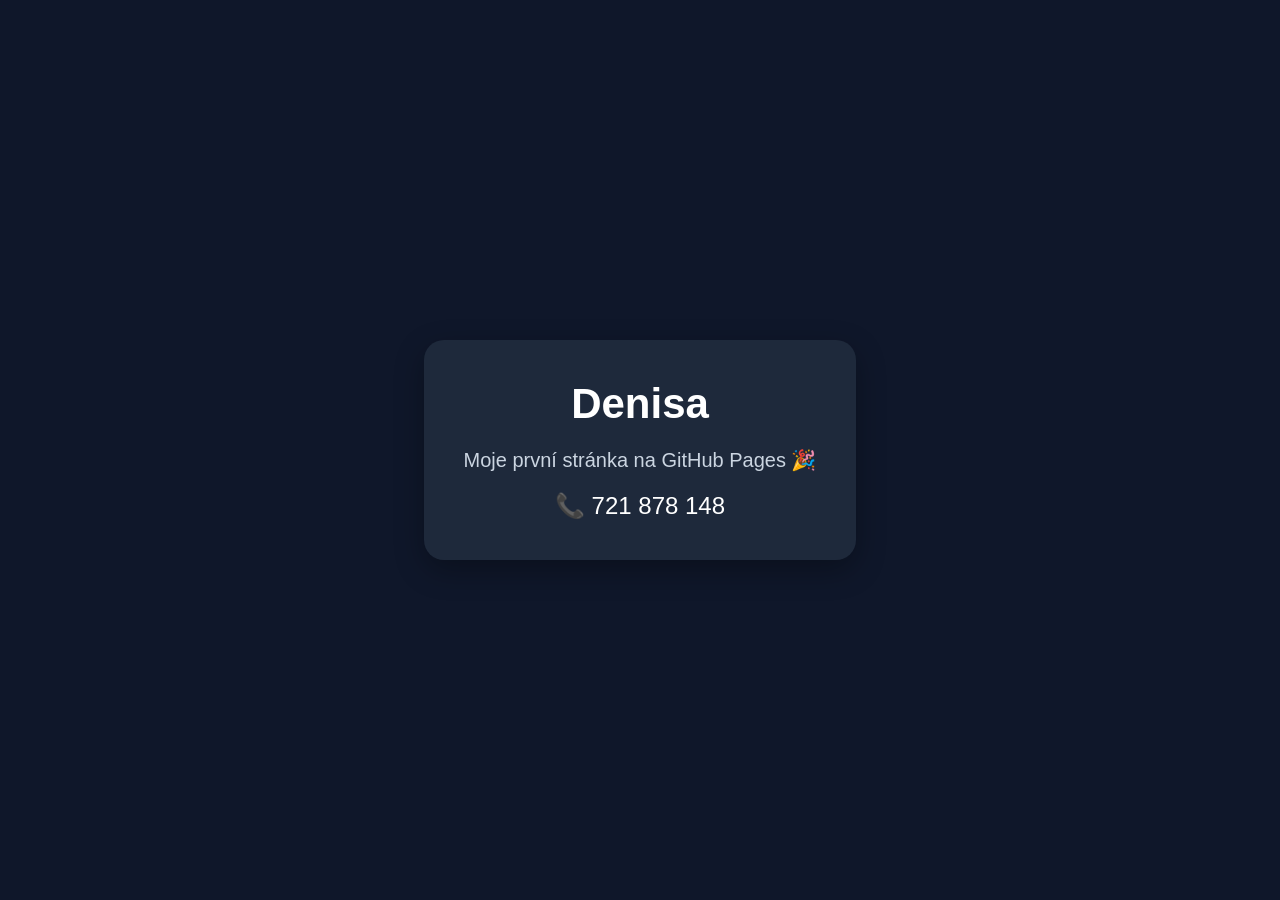
==== index.html @ a0194e13 "Add initial HTML structure for CV page" ====
<!DOCTYPE html>
<html lang="cs">
<head>
    <meta charset="UTF-8">
    <meta name="viewport" content="width=device-width, initial-scale=1.0">
    <title>Denisa - CV</title>

    <style>
        body{
            margin:0;
            font-family:Arial, Helvetica, sans-serif;
            background:#0f172a;
            color:white;
            display:flex;
            justify-content:center;
            align-items:center;
            height:100vh;
        }

        .card{
            background:#1e293b;
            padding:40px;
            border-radius:20px;
            text-align:center;
            box-shadow:0 10px 30px rgba(0,0,0,.3);
        }

        h1{
            margin:0;
            font-size:42px;
        }

        p{
            color:#cbd5e1;
            font-size:20px;
        }

        .phone{
            margin-top:20px;
            font-size:24px;
        }
    </style>
</head>
<body>

<div class="card">
    <h1>Denisa</h1>

    <p>Moje první stránka na GitHub Pages 🎉</p>

    <div class="phone">
        📞 721 878 148
    </div>

</div>

</body>
</html>
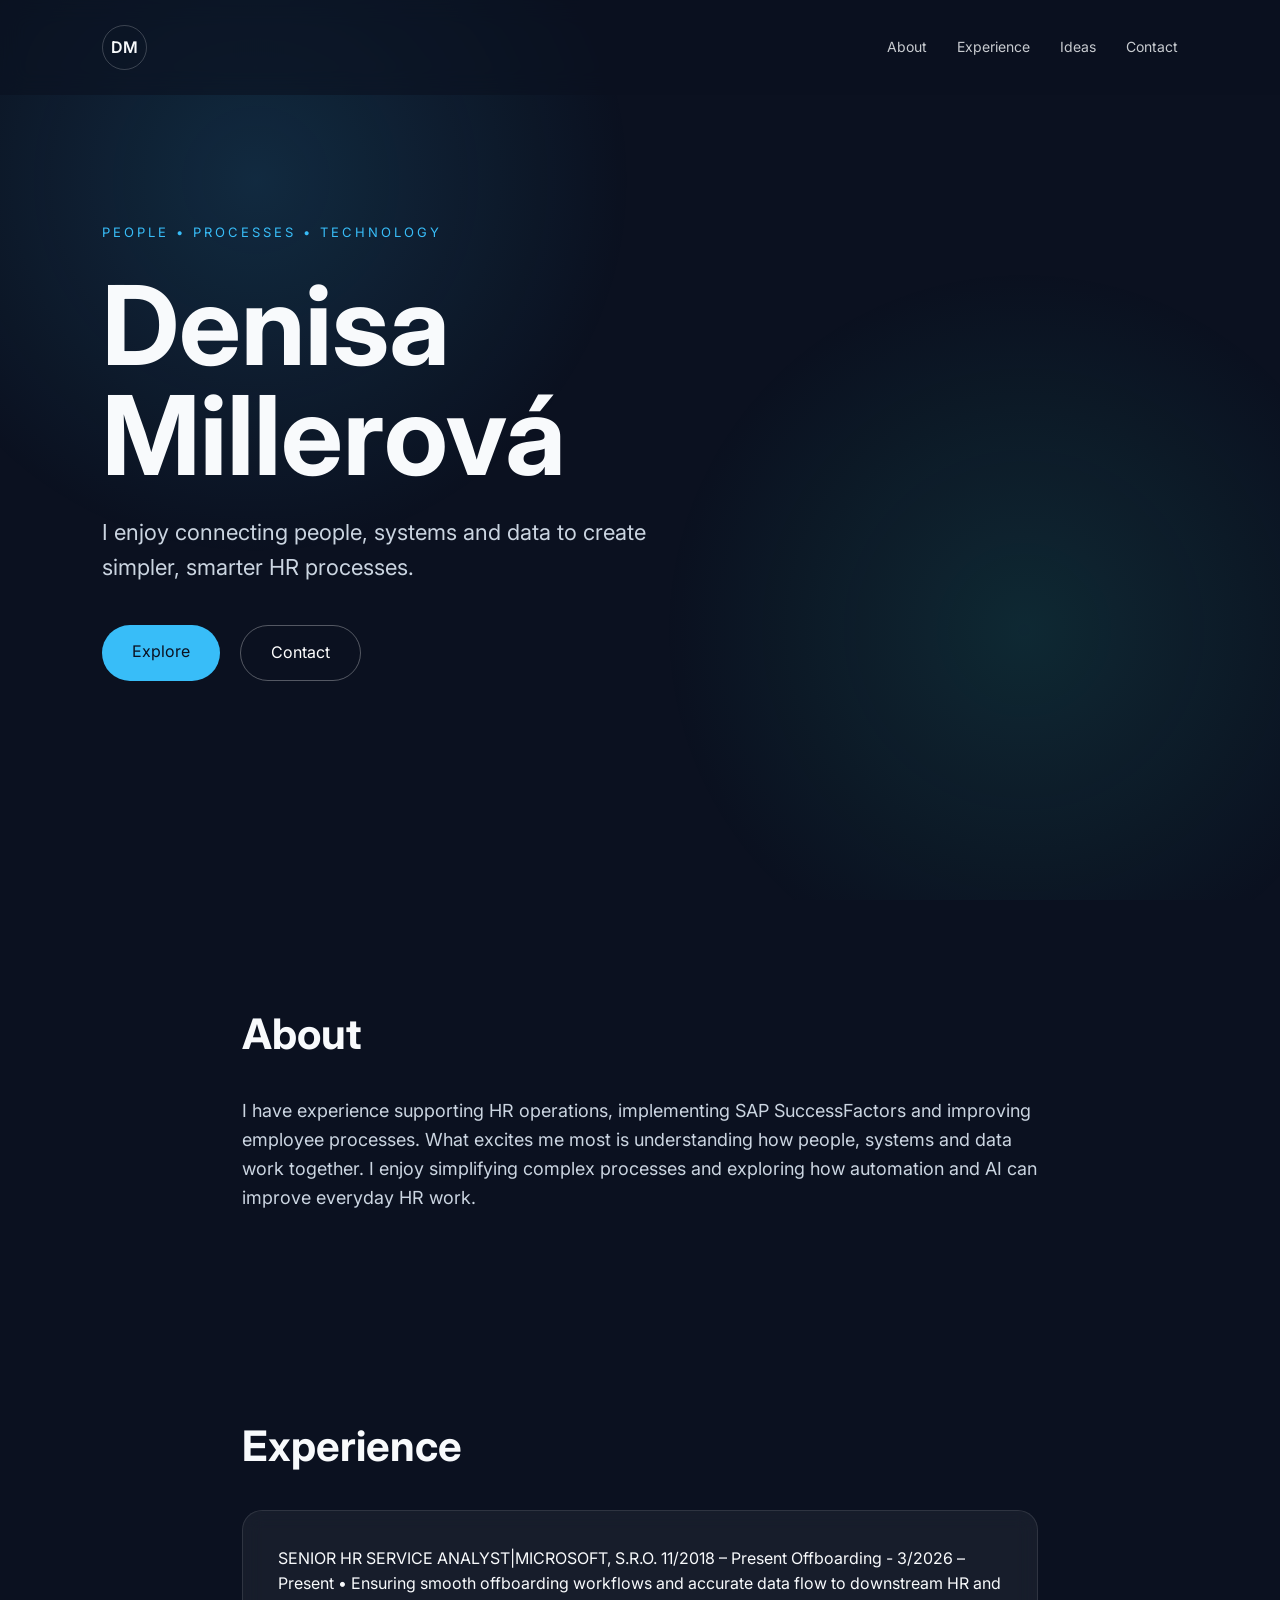
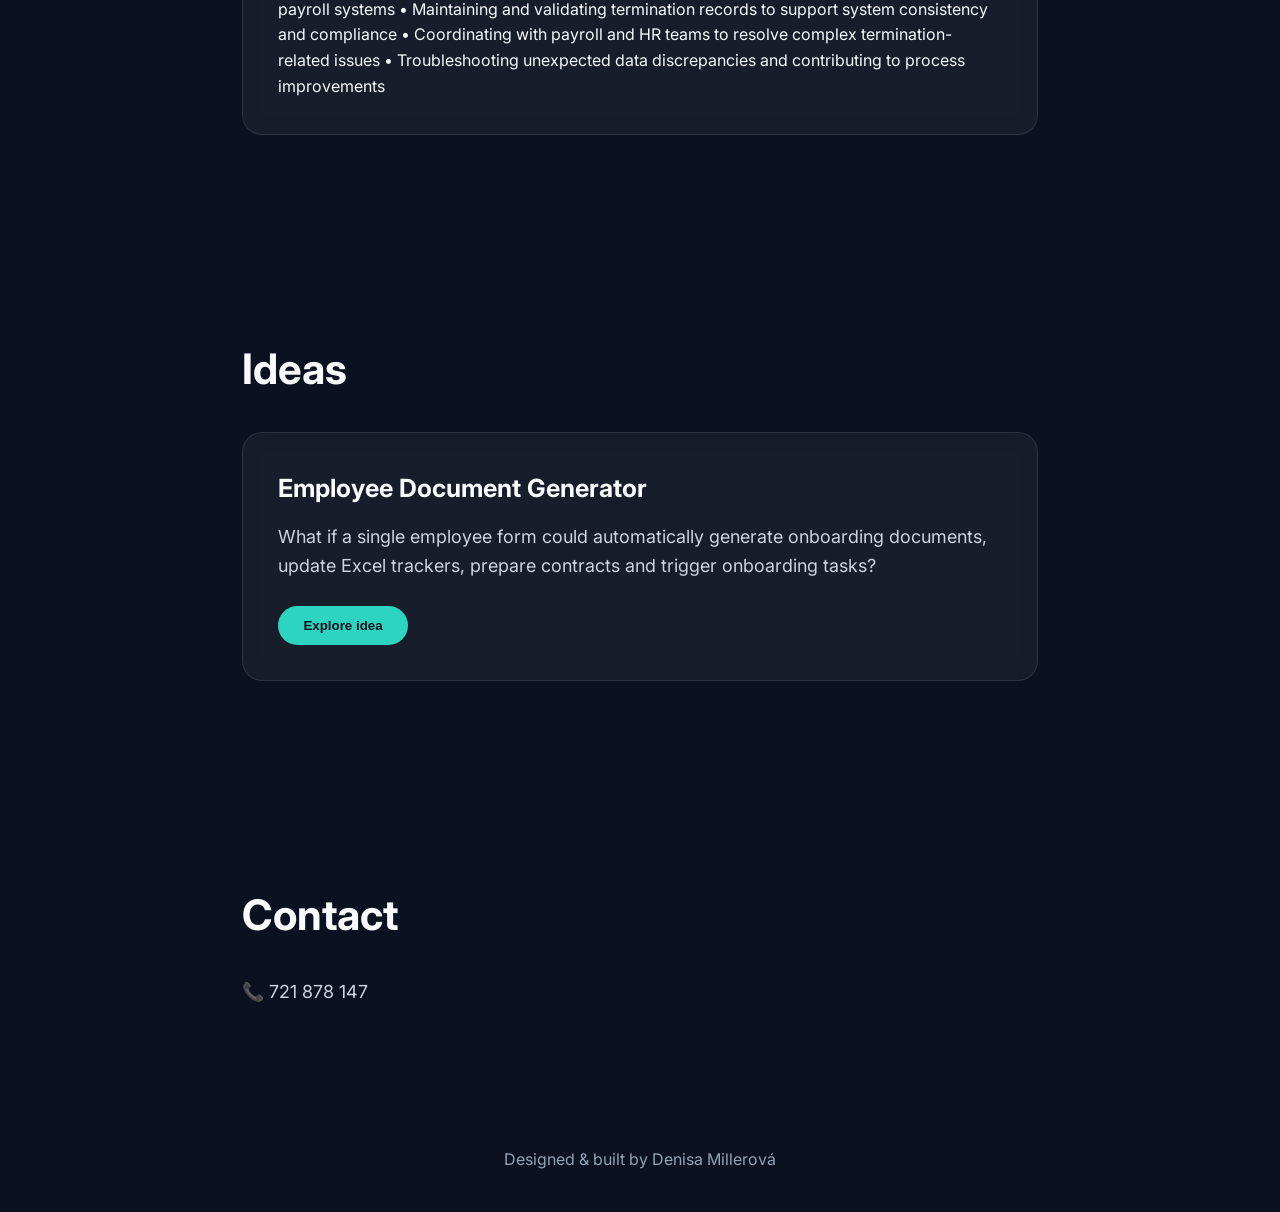
==== commit 69728ce0: "V0.2 first design layout" ====
--- a/index.html
+++ b/index.html
@@ -1,58 +1,177 @@
 <!DOCTYPE html>
-<html lang="cs">
+<html lang="en">
 <head>
     <meta charset="UTF-8">
     <meta name="viewport" content="width=device-width, initial-scale=1.0">
-    <title>Denisa - CV</title>
+    <title>Denisa Millerová | People • Processes • Technology</title>
 
-    <style>
-        body{
-            margin:0;
-            font-family:Arial, Helvetica, sans-serif;
-            background:#0f172a;
-            color:white;
-            display:flex;
-            justify-content:center;
-            align-items:center;
-            height:100vh;
-        }
+    <link rel="stylesheet" href="style.css">
 
-        .card{
-            background:#1e293b;
-            padding:40px;
-            border-radius:20px;
-            text-align:center;
-            box-shadow:0 10px 30px rgba(0,0,0,.3);
-        }
+    <link rel="preconnect" href="https://fonts.googleapis.com">
+    <link rel="preconnect" href="https://fonts.gstatic.com" crossorigin>
+    <link href="https://fonts.googleapis.com/css2?family=Inter:wght@300;400;500;600;700&display=swap" rel="stylesheet">
+</head>
 
-        h1{
-            margin:0;
-            font-size:42px;
-        }
-
-        p{
-            color:#cbd5e1;
-            font-size:20px;
-        }
-
-        .phone{
-            margin-top:20px;
-            font-size:24px;
-        }
-    </style>
-</head>
 <body>
 
-<div class="card">
-    <h1>Denisa</h1>
+<div id="background"></div>
 
-    <p>Moje první stránka na GitHub Pages 🎉</p>
+<header>
 
-    <div class="phone">
-        📞 721 878 148
+    <div class="logo">
+        DM
     </div>
 
-</div>
+    <nav>
+
+        <a href="#about">About</a>
+
+        <a href="#experience">Experience</a>
+
+        <a href="#ideas">Ideas</a>
+
+        <a href="#contact">Contact</a>
+
+    </nav>
+
+</header>
+
+
+
+<section class="hero">
+
+    <div class="hero-content">
+
+        <span class="eyebrow">
+            PEOPLE • PROCESSES • TECHNOLOGY
+        </span>
+
+        <h1>
+            Denisa<br>
+            Millerová
+        </h1>
+
+        <p class="intro">
+
+            I enjoy connecting people, systems and data to create
+            simpler, smarter HR processes.
+
+        </p>
+
+        <div class="hero-buttons">
+
+            <a href="#about" class="btn-primary">
+                Explore
+            </a>
+
+            <a href="#contact" class="btn-secondary">
+                Contact
+            </a>
+
+        </div>
+
+    </div>
+
+</section>
+
+
+
+<section id="about" class="content-section">
+
+    <h2>About</h2>
+
+    <p>
+
+        I have experience supporting HR operations, implementing
+        SAP SuccessFactors and improving employee processes.
+
+        What excites me most is understanding how people,
+        systems and data work together.
+
+        I enjoy simplifying complex processes and exploring how
+        automation and AI can improve everyday HR work.
+
+    </p>
+
+</section>
+
+
+
+<section id="experience" class="content-section">
+
+    <h2>Experience</h2>
+
+    <div class="placeholder-card">
+
+SENIOR HR SERVICE ANALYST|MICROSOFT, S.R.O.
+11/2018 – Present
+Offboarding - 3/2026 – Present
+• Ensuring smooth offboarding workflows and accurate data flow to
+downstream HR and payroll systems
+• Maintaining and validating termination records to support system
+consistency and compliance
+• Coordinating with payroll and HR teams to resolve complex
+termination-related issues
+• Troubleshooting unexpected data discrepancies and contributing
+to process improvements
+
+    </div>
+
+</section>
+
+
+
+<section id="ideas" class="content-section">
+
+    <h2>Ideas</h2>
+
+    <div class="idea-card">
+
+        <h3>
+            Employee Document Generator
+        </h3>
+
+        <p>
+
+            What if a single employee form could automatically
+            generate onboarding documents, update Excel trackers,
+            prepare contracts and trigger onboarding tasks?
+
+        </p>
+
+        <button>
+
+            Explore idea
+
+        </button>
+
+    </div>
+
+</section>
+
+
+
+<section id="contact" class="content-section">
+
+    <h2>Contact</h2>
+
+    <p>
+
+        📞 721 878 147
+
+    </p>
+
+</section>
+
+
+
+<footer>
+
+    Designed & built by Denisa Millerová
+
+</footer>
+
+<script src="script.js"></script>
 
 </body>
-</html>
+</html>
--- a/style.css
+++ b/style.css
@@ -0,0 +1,270 @@
+* {
+    margin: 0;
+    padding: 0;
+    box-sizing: border-box;
+}
+
+html {
+    scroll-behavior: smooth;
+}
+
+body {
+    font-family: 'Inter', sans-serif;
+    background: #0b1120;
+    color: #f8fafc;
+    line-height: 1.6;
+    overflow-x: hidden;
+}
+
+
+/* Background animation layer */
+
+#background {
+    position: fixed;
+    inset: 0;
+    background:
+        radial-gradient(circle at 20% 20%, rgba(56,189,248,0.15), transparent 30%),
+        radial-gradient(circle at 80% 70%, rgba(45,212,191,0.12), transparent 30%);
+    z-index: -1;
+}
+
+
+/* Header */
+
+header {
+    position: fixed;
+    top: 0;
+    width: 100%;
+    display: flex;
+    justify-content: space-between;
+    align-items: center;
+    padding: 25px 8%;
+    backdrop-filter: blur(12px);
+    background: rgba(11,17,32,0.6);
+    z-index: 10;
+}
+
+
+.logo {
+    width: 45px;
+    height: 45px;
+    border-radius: 50%;
+    display: flex;
+    align-items: center;
+    justify-content: center;
+    border: 1px solid rgba(255,255,255,0.2);
+    font-weight: 600;
+}
+
+
+nav {
+    display: flex;
+    gap: 30px;
+}
+
+
+nav a {
+    color: #f8fafc;
+    text-decoration: none;
+    font-size: 14px;
+    opacity: 0.8;
+    transition: 0.3s;
+}
+
+
+nav a:hover {
+    opacity: 1;
+    color: #38bdf8;
+}
+
+
+
+/* Hero */
+
+.hero {
+    min-height: 100vh;
+    display: flex;
+    align-items: center;
+    padding: 0 8%;
+}
+
+
+.hero-content {
+    max-width: 700px;
+}
+
+
+.eyebrow {
+    color: #38bdf8;
+    letter-spacing: 3px;
+    font-size: 13px;
+}
+
+
+h1 {
+    font-size: clamp(60px, 10vw, 110px);
+    line-height: 1;
+    margin: 25px 0;
+    font-weight: 700;
+}
+
+
+.intro {
+    font-size: 22px;
+    max-width: 600px;
+    color: #cbd5e1;
+    margin-bottom: 40px;
+}
+
+
+
+.hero-buttons {
+    display: flex;
+    gap: 20px;
+}
+
+
+.btn-primary,
+.btn-secondary {
+    padding: 14px 30px;
+    border-radius: 30px;
+    text-decoration: none;
+    transition: 0.3s;
+}
+
+
+.btn-primary {
+    background: #38bdf8;
+    color: #0b1120;
+}
+
+
+.btn-primary:hover {
+    transform: translateY(-3px);
+}
+
+
+.btn-secondary {
+    border: 1px solid rgba(255,255,255,0.3);
+    color: white;
+}
+
+
+/* Sections */
+
+.content-section {
+    padding: 100px 8%;
+    max-width: 1000px;
+    margin: auto;
+}
+
+
+h2 {
+    font-size: 42px;
+    margin-bottom: 30px;
+}
+
+
+.content-section p {
+    font-size: 18px;
+    color: #cbd5e1;
+}
+
+
+
+/* Cards */
+
+.placeholder-card,
+.idea-card {
+
+    margin-top: 30px;
+    padding: 35px;
+
+    background: rgba(255,255,255,0.05);
+
+    border: 1px solid rgba(255,255,255,0.1);
+
+    border-radius: 20px;
+
+    backdrop-filter: blur(10px);
+
+}
+
+
+
+.idea-card h3 {
+    margin-bottom: 15px;
+    font-size: 25px;
+}
+
+
+.idea-card button {
+
+    margin-top: 25px;
+
+    padding: 12px 25px;
+
+    border-radius: 25px;
+
+    border: none;
+
+    background: #2dd4bf;
+
+    color: #0b1120;
+
+    cursor: pointer;
+
+    font-weight: 600;
+
+}
+
+
+
+/* Footer */
+
+footer {
+
+    text-align: center;
+
+    padding: 40px;
+
+    color: #94a3b8;
+
+}
+
+
+
+/* Mobile */
+
+@media(max-width:768px){
+
+    header {
+        padding: 20px 5%;
+    }
+
+
+    nav {
+        display:none;
+    }
+
+
+    .hero {
+        padding: 0 5%;
+    }
+
+
+    .intro {
+        font-size:18px;
+    }
+
+
+    h1 {
+        font-size:60px;
+    }
+
+
+    .content-section {
+        padding:70px 5%;
+    }
+
+}
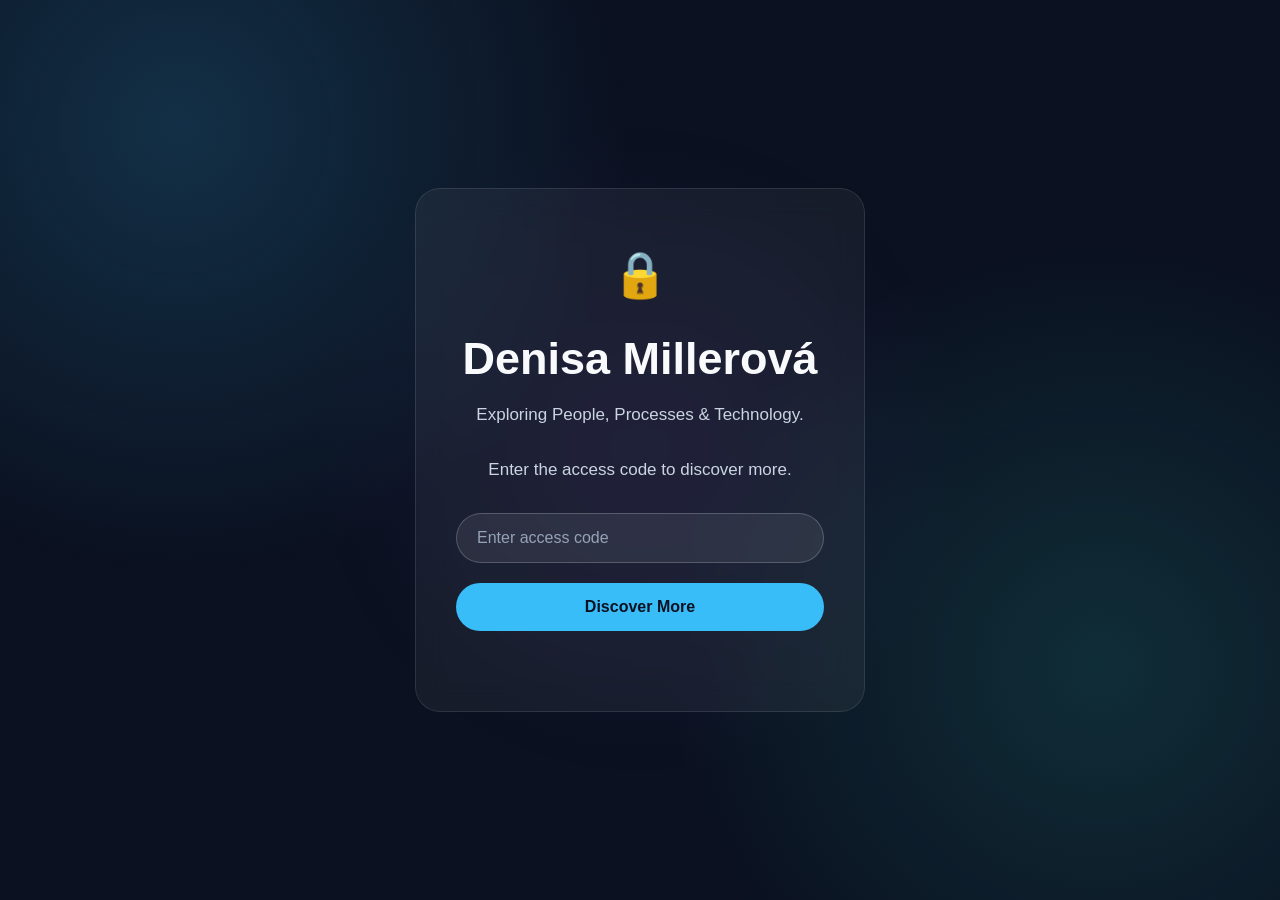
==== commit 249751c1: "login page" ====
--- a/index.html
+++ b/index.html
@@ -1,177 +1,62 @@
 <!DOCTYPE html>
 <html lang="en">
+
 <head>
+
     <meta charset="UTF-8">
     <meta name="viewport" content="width=device-width, initial-scale=1.0">
+
     <title>Denisa Millerová | People • Processes • Technology</title>
 
     <link rel="stylesheet" href="style.css">
 
-    <link rel="preconnect" href="https://fonts.googleapis.com">
-    <link rel="preconnect" href="https://fonts.gstatic.com" crossorigin>
-    <link href="https://fonts.googleapis.com/css2?family=Inter:wght@300;400;500;600;700&display=swap" rel="stylesheet">
 </head>
 
-<body>
+
+<body class="login-page">
 
 <div id="background"></div>
 
-<header>
+<div class="login-box">
 
-    <div class="logo">
-        DM
+    <div class="lock-icon">
+        🔒
     </div>
 
-    <nav>
 
-        <a href="#about">About</a>
-
-        <a href="#experience">Experience</a>
-
-        <a href="#ideas">Ideas</a>
-
-        <a href="#contact">Contact</a>
-
-    </nav>
-
-</header>
+    <h1>
+        Denisa Millerová
+    </h1>
 
 
-
-<section class="hero">
-
-    <div class="hero-content">
-
-        <span class="eyebrow">
-            PEOPLE • PROCESSES • TECHNOLOGY
-        </span>
-
-        <h1>
-            Denisa<br>
-            Millerová
-        </h1>
-
-        <p class="intro">
-
-            I enjoy connecting people, systems and data to create
-            simpler, smarter HR processes.
-
-        </p>
-
-        <div class="hero-buttons">
-
-            <a href="#about" class="btn-primary">
-                Explore
-            </a>
-
-            <a href="#contact" class="btn-secondary">
-                Contact
-            </a>
-
-        </div>
-
-    </div>
-
-</section>
+    <p>
+        Exploring People, Processes & Technology.
+        <br><br>
+        Enter the access code to discover more.
+    </p>
 
 
-
-<section id="about" class="content-section">
-
-    <h2>About</h2>
-
-    <p>
-
-        I have experience supporting HR operations, implementing
-        SAP SuccessFactors and improving employee processes.
-
-        What excites me most is understanding how people,
-        systems and data work together.
-
-        I enjoy simplifying complex processes and exploring how
-        automation and AI can improve everyday HR work.
-
-    </p>
-
-</section>
+    <input 
+        type="password" 
+        id="accessCode" 
+        placeholder="Enter access code"
+    >
 
 
-
-<section id="experience" class="content-section">
-
-    <h2>Experience</h2>
-
-    <div class="placeholder-card">
-
-SENIOR HR SERVICE ANALYST|MICROSOFT, S.R.O.
-11/2018 – Present
-Offboarding - 3/2026 – Present
-• Ensuring smooth offboarding workflows and accurate data flow to
-downstream HR and payroll systems
-• Maintaining and validating termination records to support system
-consistency and compliance
-• Coordinating with payroll and HR teams to resolve complex
-termination-related issues
-• Troubleshooting unexpected data discrepancies and contributing
-to process improvements
-
-    </div>
-
-</section>
+    <button onclick="checkCode()">
+        Discover More
+    </button>
 
 
-
-<section id="ideas" class="content-section">
-
-    <h2>Ideas</h2>
-
-    <div class="idea-card">
-
-        <h3>
-            Employee Document Generator
-        </h3>
-
-        <p>
-
-            What if a single employee form could automatically
-            generate onboarding documents, update Excel trackers,
-            prepare contracts and trigger onboarding tasks?
-
-        </p>
-
-        <button>
-
-            Explore idea
-
-        </button>
-
-    </div>
-
-</section>
+    <p id="message"></p>
 
 
+</div>
 
-<section id="contact" class="content-section">
-
-    <h2>Contact</h2>
-
-    <p>
-
-        📞 721 878 147
-
-    </p>
-
-</section>
-
-
-
-<footer>
-
-    Designed & built by Denisa Millerová
-
-</footer>
 
 <script src="script.js"></script>
 
+
 </body>
+
 </html>
--- a/style.css
+++ b/style.css
@@ -20,12 +20,46 @@
 /* Background animation layer */
 
 #background {
+
     position: fixed;
-    inset: 0;
+
+    inset: -10%;
+
     background:
-        radial-gradient(circle at 20% 20%, rgba(56,189,248,0.15), transparent 30%),
-        radial-gradient(circle at 80% 70%, rgba(45,212,191,0.12), transparent 30%);
+        radial-gradient(circle at 20% 20%, rgba(56,189,248,0.18), transparent 30%),
+        radial-gradient(circle at 80% 70%, rgba(45,212,191,0.15), transparent 30%),
+        radial-gradient(circle at 50% 50%, rgba(139,92,246,0.08), transparent 35%);
+
     z-index: -1;
+
+    animation: floatingGlow 18s ease-in-out infinite alternate;
+
+}
+
+
+
+@keyframes floatingGlow {
+
+    0% {
+
+        transform: translate(0px, 0px) scale(1);
+
+    }
+
+
+    50% {
+
+        transform: translate(-25px, 20px) scale(1.05);
+
+    }
+
+
+    100% {
+
+        transform: translate(25px, -20px) scale(1);
+
+    }
+
 }
 
 
@@ -178,6 +212,7 @@
 .idea-card {
 
     margin-top: 30px;
+
     padding: 35px;
 
     background: rgba(255,255,255,0.05);
@@ -193,8 +228,11 @@
 
 
 .idea-card h3 {
+
     margin-bottom: 15px;
+
     font-size: 25px;
+
 }
 
 
@@ -220,6 +258,29 @@
 
 
 
+/* Scroll animation */
+
+.hidden {
+
+    opacity: 0;
+
+    transform: translateY(40px);
+
+    transition: all 0.8s ease;
+
+}
+
+
+.visible {
+
+    opacity: 1;
+
+    transform: translateY(0);
+
+}
+
+
+
 /* Footer */
 
 footer {
@@ -234,37 +295,226 @@
 
 
 
+/* Login / Access page */
+
+.login-page {
+
+    min-height: 100vh;
+
+    display: flex;
+
+    justify-content: center;
+
+    align-items: center;
+
+    padding: 20px;
+
+}
+
+
+
+.login-box {
+
+    max-width: 450px;
+
+    width: 100%;
+
+    padding: 50px 40px;
+
+    text-align: center;
+
+    background: rgba(255,255,255,0.05);
+
+    border: 1px solid rgba(255,255,255,0.1);
+
+    border-radius: 25px;
+
+    backdrop-filter: blur(15px);
+
+    animation: fadeIn 1s ease;
+
+}
+
+
+
+.lock-icon {
+
+    font-size: 45px;
+
+    margin-bottom: 20px;
+
+}
+
+
+
+.login-box h1 {
+
+    font-size: 45px;
+
+    margin-bottom: 20px;
+
+}
+
+
+
+.login-box p {
+
+    color: #cbd5e1;
+
+    font-size: 17px;
+
+    margin-bottom: 30px;
+
+}
+
+
+
+.login-box input {
+
+    width: 100%;
+
+    padding: 15px 20px;
+
+    border-radius: 30px;
+
+    border: 1px solid rgba(255,255,255,0.2);
+
+    background: rgba(255,255,255,0.08);
+
+    color: white;
+
+    font-size: 16px;
+
+    outline: none;
+
+    margin-bottom: 20px;
+
+}
+
+
+
+.login-box input::placeholder {
+
+    color: #94a3b8;
+
+}
+
+
+
+.login-box button {
+
+    width: 100%;
+
+    padding: 15px;
+
+    border-radius: 30px;
+
+    border: none;
+
+    background: #38bdf8;
+
+    color: #0b1120;
+
+    font-size: 16px;
+
+    font-weight: 600;
+
+    cursor: pointer;
+
+    transition: 0.3s;
+
+}
+
+
+
+.login-box button:hover {
+
+    transform: translateY(-3px);
+
+}
+
+
+
+@keyframes fadeIn {
+
+    from {
+
+        opacity: 0;
+
+        transform: translateY(30px);
+
+    }
+
+
+    to {
+
+        opacity: 1;
+
+        transform: translateY(0);
+
+    }
+
+}
+
+
+
 /* Mobile */
 
 @media(max-width:768px){
 
     header {
+
         padding: 20px 5%;
+
     }
 
 
     nav {
+
         display:none;
+
     }
 
 
     .hero {
+
         padding: 0 5%;
+
     }
 
 
     .intro {
+
         font-size:18px;
+
     }
 
 
     h1 {
+
         font-size:60px;
+
     }
 
 
     .content-section {
+
         padding:70px 5%;
+
+    }
+
+
+    .login-box {
+
+        padding:40px 25px;
+
+    }
+
+
+    .login-box h1 {
+
+        font-size:38px;
+
     }
 
 }
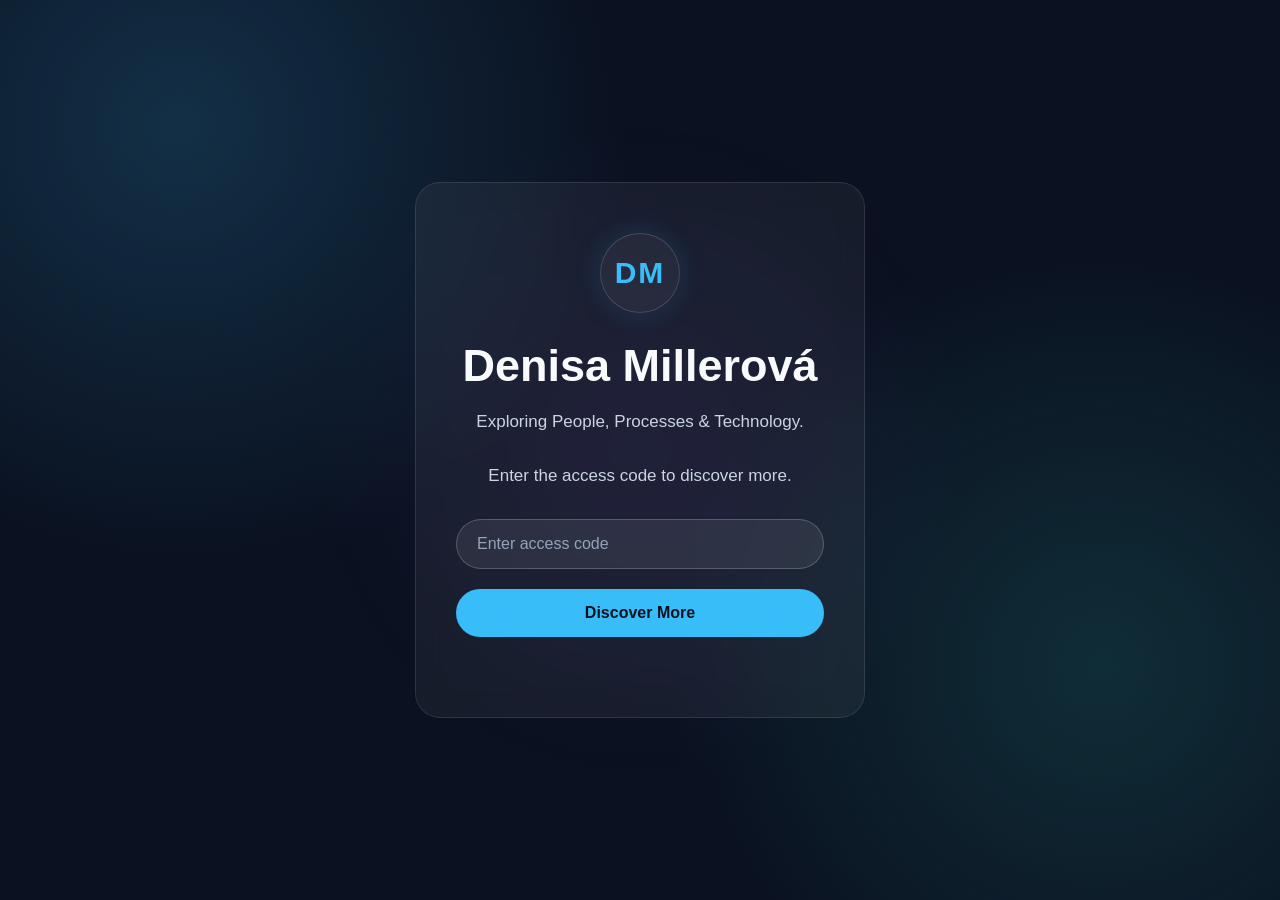
==== commit c10acb6f: "V3_heslo" ====
--- a/index.html
+++ b/index.html
@@ -19,10 +19,9 @@
 
 <div class="login-box">
 
-    <div class="lock-icon">
-        🔒
+    <div class="logo-circle">
+    DM
     </div>
-
 
     <h1>
         Denisa Millerová
--- a/style.css
+++ b/style.css
@@ -517,4 +517,53 @@
 
     }
 
+}
+.shake {
+
+    animation: shake 0.4s;
+
+}
+
+@keyframes shake {
+
+    0% { transform: translateX(0); }
+
+    20% { transform: translateX(-6px); }
+
+    40% { transform: translateX(6px); }
+
+    60% { transform: translateX(-6px); }
+
+    80% { transform: translateX(6px); }
+
+    100% { transform: translateX(0); }
+
+}
+.logo-circle {
+
+    width: 80px;
+    height: 80px;
+
+    margin: 0 auto 30px;
+
+    display: flex;
+    justify-content: center;
+    align-items: center;
+
+    border-radius: 50%;
+
+    background: rgba(255,255,255,0.05);
+
+    border: 1px solid rgba(255,255,255,0.15);
+
+    color: #38bdf8;
+
+    font-size: 30px;
+    font-weight: 700;
+    letter-spacing: 2px;
+
+    box-shadow: 0 0 30px rgba(56,189,248,0.15);
+
+    animation: pulse 4s ease-in-out infinite;
+
 }
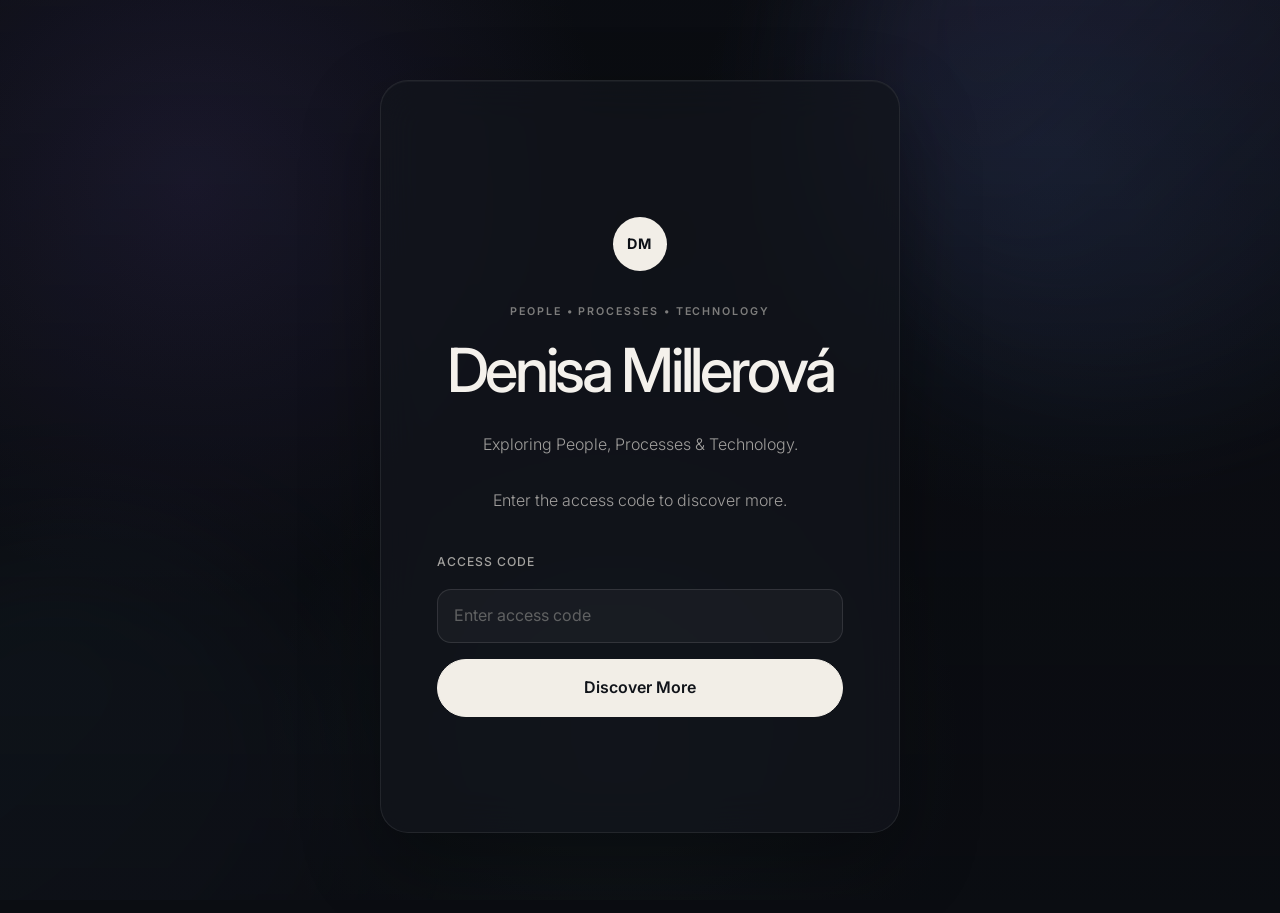
==== commit 3f05da4a: "final version v1" ====
--- a/index.html
+++ b/index.html
@@ -10,51 +10,83 @@
 
     <link rel="stylesheet" href="style.css">
 
+    <link rel="preconnect" href="https://fonts.googleapis.com">
+    <link rel="preconnect" href="https://fonts.gstatic.com" crossorigin>
+
+    <link
+        href="https://fonts.googleapis.com/css2?family=Inter:wght@300;400;500;600;700&display=swap"
+        rel="stylesheet"
+    >
+
 </head>
-
 
 <body class="login-page">
 
-<div id="background"></div>
+    <div id="background" aria-hidden="true"></div>
 
-<div class="login-box">
+    <main class="login-main">
 
-    <div class="logo-circle">
-    DM
-    </div>
+        <section
+            class="login-box"
+            aria-labelledby="login-heading"
+        >
 
-    <h1>
-        Denisa Millerová
-    </h1>
+            <div
+                class="logo-circle"
+                aria-hidden="true"
+            >
+                DM
+            </div>
 
+            <p class="login-eyebrow">
+                PEOPLE • PROCESSES • TECHNOLOGY
+            </p>
 
-    <p>
-        Exploring People, Processes & Technology.
-        <br><br>
-        Enter the access code to discover more.
-    </p>
+            <h1 id="login-heading">
+                Denisa Millerová
+            </h1>
 
+            <p class="login-description">
+                Exploring People, Processes &amp; Technology.
+                <br><br>
+                Enter the access code to discover more.
+            </p>
 
-    <input 
-        type="password" 
-        id="accessCode" 
-        placeholder="Enter access code"
-    >
+            <form
+                class="login-form"
+                onsubmit="checkCode(); return false;"
+            >
 
+                <label for="accessCode">
+                    Access code
+                </label>
 
-    <button onclick="checkCode()">
-        Discover More
-    </button>
+                <input
+                    type="password"
+                    id="accessCode"
+                    name="accessCode"
+                    placeholder="Enter access code"
+                    autocomplete="current-password"
+                    required
+                >
 
+                <button type="submit">
+                    Discover More
+                </button>
 
-    <p id="message"></p>
+            </form>
 
+            <p
+                id="message"
+                class="login-message"
+                aria-live="polite"
+            ></p>
 
-</div>
+        </section>
 
+    </main>
 
-<script src="script.js"></script>
-
+    <script src="script.js"></script>
 
 </body>
 
--- a/style.css
+++ b/style.css
@@ -1,569 +1,1503 @@
-* {
+/* ========================================
+   GLOBAL RESET
+======================================== */
+
+html {
+    box-sizing: border-box;
+    scroll-behavior: smooth;
+    scroll-padding-top: 76px;
+}
+
+*,
+*::before,
+*::after {
+    box-sizing: inherit;
     margin: 0;
     padding: 0;
-    box-sizing: border-box;
-}
-
-html {
-    scroll-behavior: smooth;
 }
 
 body {
-    font-family: 'Inter', sans-serif;
-    background: #0b1120;
-    color: #f8fafc;
-    line-height: 1.6;
+    min-height: 100vh;
     overflow-x: hidden;
-}
-
-
-/* Background animation layer */
+
+    font-family: "Inter", sans-serif;
+    font-size: 16px;
+    line-height: 1.7;
+
+    color: #f4f1ec;
+    background: #0b0d12;
+}
+
+img,
+picture,
+svg {
+    display: block;
+    max-width: 100%;
+}
+
+a {
+    color: inherit;
+}
+
+button,
+input,
+textarea,
+select {
+    font: inherit;
+}
+
+/* ========================================
+   FLOATING BACKGROUND
+======================================== */
 
 #background {
-
     position: fixed;
-
-    inset: -10%;
+    inset: 0;
+    z-index: -2;
+
+    overflow: hidden;
+    pointer-events: none;
 
     background:
-        radial-gradient(circle at 20% 20%, rgba(56,189,248,0.18), transparent 30%),
-        radial-gradient(circle at 80% 70%, rgba(45,212,191,0.15), transparent 30%),
-        radial-gradient(circle at 50% 50%, rgba(139,92,246,0.08), transparent 35%);
-
+        radial-gradient(
+            circle at 15% 20%,
+            rgba(89, 72, 150, 0.22),
+            transparent 32%
+        ),
+        radial-gradient(
+            circle at 82% 18%,
+            rgba(44, 89, 132, 0.18),
+            transparent 28%
+        ),
+        radial-gradient(
+            circle at 48% 82%,
+            rgba(70, 119, 111, 0.13),
+            transparent 35%
+        ),
+        #0b0d12;
+}
+
+#background::before,
+#background::after {
+    content: "";
+    position: absolute;
+
+    border-radius: 50%;
+    filter: blur(70px);
+    opacity: 0.55;
+}
+
+#background::before {
+    width: 620px;
+    height: 620px;
+
+    top: -220px;
+    right: -180px;
+
+    background: linear-gradient(
+        135deg,
+        rgba(113, 91, 179, 0.34),
+        rgba(49, 86, 140, 0.08)
+    );
+
+    animation: floatOne 20s ease-in-out infinite alternate;
+}
+
+#background::after {
+    width: 520px;
+    height: 520px;
+
+    left: -180px;
+    bottom: -160px;
+
+    background: linear-gradient(
+        135deg,
+        rgba(49, 104, 119, 0.24),
+        rgba(80, 59, 126, 0.1)
+    );
+
+    animation: floatTwo 24s ease-in-out infinite alternate;
+}
+
+@keyframes floatOne {
+    from {
+        transform: translate3d(0, 0, 0) scale(1);
+    }
+
+    to {
+        transform: translate3d(-100px, 100px, 0) scale(1.14);
+    }
+}
+
+@keyframes floatTwo {
+    from {
+        transform: translate3d(0, 0, 0) scale(1);
+    }
+
+    to {
+        transform: translate3d(120px, -90px, 0) scale(1.1);
+    }
+}
+
+
+/* ========================================
+   PAGE OVERLAY
+======================================== */
+
+body::before {
+    content: "";
+    position: fixed;
+    inset: 0;
     z-index: -1;
 
-    animation: floatingGlow 18s ease-in-out infinite alternate;
-
-}
-
-
-
-@keyframes floatingGlow {
-
-    0% {
-
-        transform: translate(0px, 0px) scale(1);
-
-    }
-
-
-    50% {
-
-        transform: translate(-25px, 20px) scale(1.05);
-
-    }
-
-
-    100% {
-
-        transform: translate(25px, -20px) scale(1);
-
-    }
-
-}
-
-
-/* Header */
+    pointer-events: none;
+
+    background: linear-gradient(
+        to bottom,
+        rgba(11, 13, 18, 0.1),
+        rgba(11, 13, 18, 0.38)
+    );
+}
+
+/* ========================================
+   HEADER
+======================================== */
 
 header {
     position: fixed;
     top: 0;
+    left: 0;
+    z-index: 100;
+
     width: 100%;
+    min-height: 76px;
+    padding: 0 6%;
+
     display: flex;
+    align-items: center;
     justify-content: space-between;
-    align-items: center;
-    padding: 25px 8%;
-    backdrop-filter: blur(12px);
-    background: rgba(11,17,32,0.6);
-    z-index: 10;
-}
-
+
+    background: rgba(11, 13, 18, 0.72);
+    border-bottom: 1px solid rgba(255, 255, 255, 0.06);
+
+    backdrop-filter: blur(18px);
+    -webkit-backdrop-filter: blur(18px);
+}
 
 .logo {
-    width: 45px;
-    height: 45px;
-    border-radius: 50%;
+    width: 44px;
+    height: 44px;
+
     display: flex;
     align-items: center;
     justify-content: center;
-    border: 1px solid rgba(255,255,255,0.2);
-    font-weight: 600;
-}
-
+
+    color: #0d1016;
+    background: #f2eee7;
+
+    border-radius: 50%;
+
+    font-size: 0.84rem;
+    font-weight: 700;
+    letter-spacing: 0.08em;
+}
 
 nav {
     display: flex;
-    gap: 30px;
-}
-
+    align-items: center;
+    gap: 2rem;
+}
 
 nav a {
-    color: #f8fafc;
+    position: relative;
+
+    padding: 0.45rem 0;
+
+    color: rgba(244, 241, 236, 0.66);
+
+    font-size: 0.86rem;
+    font-weight: 500;
     text-decoration: none;
-    font-size: 14px;
-    opacity: 0.8;
-    transition: 0.3s;
-}
-
-
-nav a:hover {
+
+    transition: color 0.25s ease;
+}
+
+nav a::after {
+    content: "";
+    position: absolute;
+
+    left: 0;
+    bottom: 0;
+
+    width: 100%;
+    height: 1px;
+
+    background: #f2eee7;
+
+    opacity: 0;
+    transform: scaleX(0);
+    transform-origin: right;
+
+    transition:
+        opacity 0.25s ease,
+        transform 0.25s ease;
+}
+
+nav a:hover,
+nav a:focus-visible {
+    color: #f4f1ec;
+}
+
+nav a:hover::after,
+nav a:focus-visible::after {
     opacity: 1;
-    color: #38bdf8;
-}
-
-
-
-/* Hero */
-
-.hero {
+    transform: scaleX(1);
+    transform-origin: left;
+}
+
+nav a:focus-visible {
+    outline: 2px solid #f2eee7;
+    outline-offset: 5px;
+    border-radius: 2px;
+}
+
+/* ========================================
+   TYPOGRAPHY
+======================================== */
+
+h1,
+h2,
+h3 {
+    color: #f4f1ec;
+    line-height: 1.08;
+}
+
+h1 {
+    font-size: clamp(3rem, 7vw, 5.8rem);
+    font-weight: 700;
+    letter-spacing: -0.04em;
+}
+
+h2 {
+    max-width: 900px;
+    margin-bottom: 3.2rem;
+
+    font-size: clamp(2rem, 4vw, 3rem);
+    font-weight: 700;
+    letter-spacing: -0.03em;
+}
+
+h3 {
+    margin-bottom: 1rem;
+
+    font-size: 1.25rem;
+    font-weight: 600;
+}
+
+p {
+    color: rgba(244, 241, 236, 0.82);
+}
+
+strong {
+    color: #f4f1ec;
+    font-weight: 600;
+}
+
+/* ========================================
+   MAIN LAYOUT
+======================================== */
+
+main {
+    width: min(1100px, 88%);
+    margin: 0 auto;
+}
+
+section {
+    padding: 4.75rem 0;
+}
+
+section:first-child {
+    padding-top: 8.5rem;
+    padding-bottom: 4.25rem;
+}
+
+section:last-child {
+    padding-bottom: 4.5rem;
+}
+
+/* ========================================
+   HERO
+======================================== */
+
+#hero {
     min-height: 100vh;
+
     display: flex;
     align-items: center;
-    padding: 0 8%;
-}
-
+}
 
 .hero-content {
-    max-width: 700px;
-}
-
+    width: 100%;
+}
 
 .eyebrow {
-    color: #38bdf8;
-    letter-spacing: 3px;
-    font-size: 13px;
-}
-
-
-h1 {
-    font-size: clamp(60px, 10vw, 110px);
-    line-height: 1;
-    margin: 25px 0;
-    font-weight: 700;
-}
-
+    display: inline-block;
+    margin-bottom: 2rem;
+
+    color: rgba(220, 215, 205, 0.52);
+
+    font-size: 0.7rem;
+    font-weight: 600;
+    letter-spacing: 0.23em;
+}
+
+#hero h1 {
+    max-width: 950px;
+
+    font-size: clamp(4.8rem, 11vw, 10rem);
+    font-weight: 400;
+    letter-spacing: -0.08em;
+}
 
 .intro {
-    font-size: 22px;
-    max-width: 600px;
-    color: #cbd5e1;
-    margin-bottom: 40px;
-}
-
-
+    max-width: 720px;
+    margin-top: 2.6rem;
+
+    color: rgba(235, 231, 224, 0.7);
+
+    font-size: clamp(1.2rem, 2.25vw, 1.75rem);
+    font-weight: 300;
+    line-height: 1.55;
+}
+
+.hero-description {
+    max-width: 720px;
+    margin-top: 1.25rem;
+
+    color: rgba(235, 231, 224, 0.62);
+
+    font-size: 1rem;
+    font-weight: 300;
+    line-height: 1.75;
+}
 
 .hero-buttons {
+    margin-top: 3rem;
+
     display: flex;
-    gap: 20px;
-}
-
+    flex-wrap: wrap;
+    gap: 1rem;
+}
 
 .btn-primary,
 .btn-secondary {
-    padding: 14px 30px;
-    border-radius: 30px;
+    min-height: 52px;
+    padding: 0.9rem 1.55rem;
+
+    display: inline-flex;
+    align-items: center;
+    justify-content: center;
+
+    border-radius: 999px;
+
+    font-size: 0.9rem;
+    font-weight: 500;
     text-decoration: none;
-    transition: 0.3s;
-}
-
+
+    transition:
+        transform 0.25s ease,
+        background-color 0.25s ease,
+        border-color 0.25s ease,
+        color 0.25s ease;
+}
 
 .btn-primary {
-    background: #38bdf8;
-    color: #0b1120;
-}
-
-
-.btn-primary:hover {
-    transform: translateY(-3px);
-}
-
+    color: #11141b;
+    background: #f2eee7;
+    border: 1px solid #f2eee7;
+}
 
 .btn-secondary {
-    border: 1px solid rgba(255,255,255,0.3);
-    color: white;
-}
-
-
-/* Sections */
-
-.content-section {
-    padding: 100px 8%;
-    max-width: 1000px;
-    margin: auto;
-}
-
-
-h2 {
-    font-size: 42px;
-    margin-bottom: 30px;
-}
-
-
-.content-section p {
-    font-size: 18px;
-    color: #cbd5e1;
-}
-
-
-
-/* Cards */
-
-.placeholder-card,
-.idea-card {
-
-    margin-top: 30px;
-
-    padding: 35px;
-
-    background: rgba(255,255,255,0.05);
-
-    border: 1px solid rgba(255,255,255,0.1);
-
+    color: rgba(244, 241, 236, 0.84);
+    background: rgba(255, 255, 255, 0.035);
+    border: 1px solid rgba(255, 255, 255, 0.14);
+}
+
+.btn-primary:hover,
+.btn-primary:focus-visible,
+.btn-secondary:hover,
+.btn-secondary:focus-visible {
+    transform: translateY(-2px);
+}
+
+.btn-primary:hover,
+.btn-primary:focus-visible {
+    background: #ffffff;
+    border-color: #ffffff;
+}
+
+.btn-secondary:hover,
+.btn-secondary:focus-visible {
+    color: #ffffff;
+    background: rgba(255, 255, 255, 0.07);
+    border-color: rgba(255, 255, 255, 0.24);
+}
+
+.btn-primary:focus-visible,
+.btn-secondary:focus-visible {
+    outline: 2px solid #f2eee7;
+    outline-offset: 4px;
+}
+
+/* ========================================
+   WHAT DRIVES ME
+======================================== */
+
+.story-card {
+    max-width: 940px;
+}
+
+.story-card p {
+    max-width: 850px;
+
+    color: rgba(235, 231, 224, 0.72);
+
+    font-size: clamp(1.08rem, 1.9vw, 1.38rem);
+    font-weight: 300;
+    line-height: 1.9;
+}
+
+.story-card p + p {
+    margin-top: 1.8rem;
+}
+
+/* ========================================
+   AREAS OF EXPERTISE
+======================================== */
+
+.expertise-grid {
+    display: grid;
+    gap: 2rem;
+    grid-template-columns: repeat(auto-fit, minmax(300px, 1fr));
+}
+
+.expertise-card {
+    padding: 2rem;
+
+    background: rgba(255, 255, 255, 0.03);
+    border: 1px solid rgba(255, 255, 255, 0.06);
     border-radius: 20px;
 
-    backdrop-filter: blur(10px);
-
-}
-
-
-
-.idea-card h3 {
-
-    margin-bottom: 15px;
-
-    font-size: 25px;
-
-}
-
-
-.idea-card button {
-
-    margin-top: 25px;
-
-    padding: 12px 25px;
-
-    border-radius: 25px;
-
-    border: none;
-
-    background: #2dd4bf;
-
-    color: #0b1120;
+    transition:
+        transform 0.25s ease,
+        border-color 0.25s ease,
+        background-color 0.25s ease;
+}
+
+.expertise-card:hover {
+    transform: translateY(-4px);
+
+    background: rgba(255, 255, 255, 0.04);
+    border-color: rgba(255, 255, 255, 0.12);
+}
+
+.expertise-card h3 {
+    margin-bottom: 1rem;
+}
+
+.expertise-card p {
+    color: rgba(235, 231, 224, 0.72);
+    line-height: 1.75;
+}
+
+.tags {
+    margin-top: 1.5rem;
+
+    display: flex;
+    flex-wrap: wrap;
+    gap: 0.7rem;
+
+    list-style: none;
+}
+
+.tags li {
+    padding: 0.45rem 0.9rem;
+
+    color: rgba(255, 255, 255, 0.82);
+    background: rgba(255, 255, 255, 0.05);
+    border: 1px solid rgba(255, 255, 255, 0.08);
+    border-radius: 999px;
+
+    font-size: 0.82rem;
+    line-height: 1.2;
+}
+
+/* ========================================
+   CAREER TIMELINE
+======================================== */
+
+.timeline {
+    position: relative;
+    max-width: 930px;
+
+    margin-top: 2.5rem;
+
+    list-style: none;
+}
+
+.timeline::before {
+    content: "";
+    position: absolute;
+
+    top: 7px;
+    bottom: 8px;
+    left: 122px;
+
+    width: 1px;
+
+    background: rgba(255, 255, 255, 0.11);
+}
+
+.timeline-item {
+    position: relative;
+
+    display: grid;
+    grid-template-columns: 96px 1fr;
+    gap: 3rem;
+
+    padding-bottom: 4rem;
+}
+
+.timeline-item:last-child {
+    padding-bottom: 0;
+}
+
+.timeline-item::before {
+    content: "";
+    position: absolute;
+
+    top: 6px;
+    left: 116px;
+
+    width: 13px;
+    height: 13px;
+
+    background: #0b0d12;
+    border: 2px solid rgba(244, 241, 236, 0.78);
+    border-radius: 50%;
+}
+
+.timeline-date {
+    padding-top: 0.15rem;
+
+    color: rgba(235, 231, 224, 0.55);
+
+    font-size: 0.78rem;
+    font-weight: 500;
+    letter-spacing: 0.08em;
+    line-height: 1.5;
+
+    text-align: left;
+}
+
+.timeline-content {
+    padding-bottom: 0.2rem;
+}
+
+.timeline-content h3 {
+    margin-bottom: 0.55rem;
+
+    font-size: 1.38rem;
+}
+
+.timeline-content p {
+    color: rgba(225, 221, 214, 0.54);
+
+    font-size: 0.92rem;
+    line-height: 1.7;
+}
+
+/* Less prominent professional development items */
+
+.timeline-item.development h3 {
+    font-size: 1.12rem;
+    font-weight: 500;
+
+    color: rgba(235, 231, 224, 0.78);
+}
+
+.timeline-item.development p {
+    color: rgba(225, 221, 214, 0.46);
+
+    font-size: 0.86rem;
+}
+
+/* ========================================
+   CONTACT
+======================================== */
+
+.contact-card {
+    max-width: 940px;
+}
+
+.contact-card > p {
+    max-width: 780px;
+
+    color: rgba(235, 231, 224, 0.7);
+
+    font-size: clamp(1.08rem, 1.8vw, 1.3rem);
+    font-weight: 300;
+    line-height: 1.85;
+}
+
+.contact-links {
+    margin-top: 2.6rem;
+
+    display: flex;
+    flex-wrap: wrap;
+    gap: 1.1rem 2.4rem;
+
+    font-style: normal;
+}
+
+.contact-links a {
+    position: relative;
+
+    color: #f4f1ec;
+
+    font-size: 0.93rem;
+    font-weight: 500;
+    text-decoration: none;
+}
+
+.contact-links a::after {
+    content: "";
+    position: absolute;
+
+    left: 0;
+    bottom: -5px;
+
+    width: 100%;
+    height: 1px;
+
+    background: rgba(244, 241, 236, 0.75);
+
+    transform: scaleX(0);
+    transform-origin: right;
+
+    transition: transform 0.25s ease;
+}
+
+.contact-links a:hover::after,
+.contact-links a:focus-visible::after {
+    transform: scaleX(1);
+    transform-origin: left;
+}
+
+/* ========================================
+   FOOTER
+======================================== */
+
+footer {
+    width: min(1100px, 88%);
+    margin: 0 auto;
+    padding: 3rem 0 4rem;
+
+    border-top: 1px solid rgba(255, 255, 255, 0.055);
+}
+
+footer p {
+    color: rgba(215, 210, 202, 0.34);
+
+    font-size: 0.74rem;
+    text-align: center;
+}
+
+/* ========================================
+   ACCESSIBILITY
+======================================== */
+
+a:focus-visible {
+    outline: 2px solid rgba(244, 241, 236, 0.7);
+    outline-offset: 5px;
+}
+
+::selection {
+    color: #11141a;
+    background: rgba(242, 238, 231, 0.92);
+}
+
+/* ========================================
+   TABLET
+======================================== */
+
+@media (max-width: 900px) {
+    header {
+        padding: 0 5%;
+    }
+
+    nav {
+        gap: 1.2rem;
+    }
+
+    nav a {
+        font-size: 0.8rem;
+    }
+
+    main {
+        width: 90%;
+    }
+
+    section {
+        padding: 4rem 0;
+    }
+
+    .expertise-grid {
+        grid-template-columns: 1fr;
+    }
+}
+
+
+/* ========================================
+   MOBILE
+======================================== */
+
+@media (max-width: 680px) {
+    body {
+        line-height: 1.65;
+    }
+
+    header {
+        position: absolute;
+
+        min-height: 68px;
+        padding: 0 1.2rem;
+
+        background: transparent;
+        border-bottom: none;
+
+        backdrop-filter: none;
+        -webkit-backdrop-filter: none;
+    }
+
+    .logo {
+        width: 40px;
+        height: 40px;
+
+        font-size: 0.78rem;
+    }
+
+    nav {
+        display: none;
+    }
+
+    main {
+        width: calc(100% - 2.4rem);
+    }
+
+    section {
+        padding: 3.5rem 0;
+    }
+
+    section:first-child {
+        padding-top: 8.8rem;
+    }
+
+    section:last-child {
+        padding-bottom: 4rem;
+    }
+
+    #hero {
+        min-height: auto;
+    }
+
+    #hero h1 {
+        font-size: clamp(4rem, 22vw, 6.2rem);
+        letter-spacing: -0.075em;
+    }
+
+    .eyebrow {
+        margin-bottom: 1.5rem;
+
+        font-size: 0.61rem;
+        letter-spacing: 0.16em;
+    }
+
+    .intro {
+        margin-top: 1.8rem;
+
+        font-size: 1.08rem;
+    }
+
+    .hero-description {
+        margin-top: 1rem;
+
+        font-size: 0.95rem;
+        line-height: 1.7;
+    }
+
+    .hero-buttons {
+        margin-top: 2.3rem;
+
+        flex-direction: column;
+        align-items: stretch;
+    }
+
+    .btn-primary,
+    .btn-secondary {
+        width: 100%;
+    }
+
+    h2 {
+        margin-bottom: 2.3rem;
+
+        font-size: 2.65rem;
+    }
+
+    .story-card p,
+    .contact-card > p {
+        font-size: 1rem;
+    }
+
+    .expertise-grid {
+        gap: 1rem;
+    }
+
+    .expertise-card {
+        padding: 1.65rem;
+
+        border-radius: 22px;
+    }
+
+    .tags {
+        gap: 0.5rem;
+    }
+
+    .tags li {
+        padding: 0.46rem 0.7rem;
+
+        font-size: 0.71rem;
+    }
+
+    .timeline::before {
+        left: 6px;
+    }
+
+    .timeline-item {
+        grid-template-columns: 1fr;
+        gap: 0.4rem;
+
+        padding-bottom: 3rem;
+        padding-left: 2rem;
+    }
+
+    .timeline-item::before {
+        left: 0;
+    }
+
+    .timeline-date {
+        padding-top: 0;
+
+        font-size: 0.73rem;
+        text-align: left;
+    }
+
+    .timeline-content h3 {
+        font-size: 1.15rem;
+    }
+
+    .contact-links {
+        flex-direction: column;
+        align-items: flex-start;
+        gap: 1rem;
+    }
+
+    footer {
+        width: calc(100% - 2.4rem);
+        padding-bottom: 2.5rem;
+    }
+}
+
+/* ========================================
+   REDUCED MOTION
+======================================== */
+
+@media (prefers-reduced-motion: reduce) {
+    html {
+        scroll-behavior: auto;
+    }
+
+    *,
+    *::before,
+    *::after {
+        animation-duration: 0.01ms !important;
+        animation-iteration-count: 1 !important;
+        transition-duration: 0.01ms !important;
+        scroll-behavior: auto !important;
+    }
+}
+
+/* ========================================
+   PRINT
+======================================== */
+
+@media print {
+    @page {
+        margin: 1.6cm;
+    }
+
+    html,
+    body {
+        background: #ffffff !important;
+        color: #000000 !important;
+    }
+
+    body {
+        font-family: Georgia, "Times New Roman", serif;
+        font-size: 11pt;
+        line-height: 1.5;
+    }
+
+    .background,
+    header,
+    footer,
+    .skip-link,
+    .hero-buttons {
+        display: none !important;
+    }
+
+    main {
+        width: 100%;
+        margin: 0;
+    }
+
+    section {
+        padding: 0;
+        margin: 0 0 1.6rem;
+        break-inside: avoid;
+    }
+
+    #hero {
+        min-height: auto;
+    }
+
+    h1,
+    h2,
+    h3 {
+        color: #000000 !important;
+        page-break-after: avoid;
+    }
+
+    p,
+    li {
+        color: #000000 !important;
+    }
+
+    a {
+        color: #000000 !important;
+        text-decoration: none;
+    }
+
+    .timeline::before,
+    .timeline-item::before {
+        display: none;
+    }
+
+    .timeline {
+        list-style: none;
+    }
+
+    .timeline-item {
+        display: block;
+        padding: 0 0 1rem;
+    }
+
+    .timeline-date {
+        margin-bottom: 0.25rem;
+
+        text-align: left;
+        font-weight: 700;
+    }
+
+    .tags {
+        list-style: none;
+    }
+
+    .tags li {
+        display: inline-block;
+
+        margin: 0 0.35rem 0.35rem 0;
+        padding: 0.15rem 0.45rem;
+
+        border: 1px solid #999;
+        border-radius: 999px;
+
+        color: #000;
+        background: none;
+    }
+}
+
+.timeline-highlights {
+    margin-top: 1rem;
+    padding-left: 1.1rem;
+
+    color: rgba(225, 221, 214, 0.54);
+
+    font-size: 0.84rem;
+    line-height: 1.7;
+}
+
+.timeline-highlights li + li {
+    margin-top: 0.35rem;
+}
+
+/* ========================================
+   LOGIN PAGE
+======================================== */
+
+.login-page {
+    min-height: 100vh;
+
+    display: flex;
+    flex-direction: column;
+
+    color: #f4f1ec;
+    background: #0b0d12;
+}
+
+.login-main {
+    position: relative;
+    z-index: 1;
+
+    width: 100%;
+    min-height: 100vh;
+    margin: 0;
+    padding: 5rem 1.5rem;
+
+    display: flex;
+    align-items: center;
+    justify-content: center;
+}
+
+.login-box {
+    width: min(100%, 520px);
+    padding: clamp(2rem, 5vw, 3.5rem);
+
+    text-align: center;
+
+    background: rgba(18, 21, 28, 0.72);
+    border: 1px solid rgba(255, 255, 255, 0.08);
+    border-radius: 28px;
+
+    box-shadow:
+        0 30px 80px rgba(0, 0, 0, 0.32),
+        inset 0 1px 0 rgba(255, 255, 255, 0.04);
+
+    backdrop-filter: blur(20px);
+    -webkit-backdrop-filter: blur(20px);
+}
+
+.logo-circle {
+    width: 54px;
+    height: 54px;
+    margin: 0 auto 2rem;
+
+    display: flex;
+    align-items: center;
+    justify-content: center;
+
+    color: #0d1016;
+    background: #f2eee7;
+
+    border-radius: 50%;
+
+    font-size: 0.9rem;
+    font-weight: 700;
+    letter-spacing: 0.08em;
+}
+
+.login-eyebrow {
+    margin-bottom: 1.2rem;
+
+    color: rgba(235, 231, 224, 0.5);
+
+    font-size: 0.67rem;
+    font-weight: 600;
+    letter-spacing: 0.18em;
+}
+
+.login-box h1 {
+    margin: 0;
+
+    color: #f4f1ec;
+
+    font-size: clamp(2.35rem, 7vw, 3.8rem);
+    font-weight: 500;
+    letter-spacing: -0.055em;
+    line-height: 1;
+}
+
+.login-description {
+    max-width: 390px;
+    margin: 1.8rem auto 0;
+
+    color: rgba(235, 231, 224, 0.66);
+
+    font-size: 1rem;
+    font-weight: 300;
+    line-height: 1.75;
+}
+
+.login-form {
+    margin-top: 2.4rem;
+
+    display: grid;
+    gap: 1rem;
+
+    text-align: left;
+}
+
+.login-form label {
+    color: rgba(235, 231, 224, 0.68);
+
+    font-size: 0.76rem;
+    font-weight: 500;
+    letter-spacing: 0.08em;
+    text-transform: uppercase;
+}
+
+.login-form input {
+    width: 100%;
+    min-height: 54px;
+    padding: 0 1rem;
+
+    color: #f4f1ec;
+    background: rgba(255, 255, 255, 0.035);
+
+    border: 1px solid rgba(255, 255, 255, 0.11);
+    border-radius: 14px;
+
+    outline: none;
+
+    transition:
+        border-color 0.25s ease,
+        background-color 0.25s ease,
+        box-shadow 0.25s ease;
+}
+
+.login-form input::placeholder {
+    color: rgba(235, 231, 224, 0.34);
+}
+
+.login-form input:hover {
+    border-color: rgba(255, 255, 255, 0.2);
+}
+
+.login-form input:focus-visible {
+    background: rgba(255, 255, 255, 0.055);
+    border-color: rgba(244, 241, 236, 0.62);
+
+    box-shadow: 0 0 0 4px rgba(244, 241, 236, 0.07);
+}
+
+.login-form button {
+    width: 100%;
+    min-height: 54px;
+    padding: 0.9rem 1.4rem;
+
+    color: #11141a;
+    background: #f2eee7;
+
+    border: 1px solid #f2eee7;
+    border-radius: 999px;
 
     cursor: pointer;
 
     font-weight: 600;
-
-}
-
-
-
-/* Scroll animation */
-
-.hidden {
-
+    text-align: center;
+
+    transition:
+        transform 0.25s ease,
+        background-color 0.25s ease,
+        border-color 0.25s ease;
+}
+
+.login-form button:hover {
+    background: #ffffff;
+    border-color: #ffffff;
+
+    transform: translateY(-2px);
+}
+
+.login-form button:active {
+    transform: translateY(0);
+}
+
+.login-form button:focus-visible {
+    outline: 2px solid rgba(244, 241, 236, 0.8);
+    outline-offset: 5px;
+}
+
+.login-message {
+    min-height: 1.5rem;
+    margin-top: 1.2rem;
+
+    color: rgba(235, 231, 224, 0.7);
+
+    font-size: 0.84rem;
+    line-height: 1.5;
+    text-align: center;
+}
+
+
+/* ========================================
+   LOGIN PAGE — MOBILE
+======================================== */
+
+@media (max-width: 680px) {
+
+    .login-main {
+        padding: 2rem 1.2rem;
+    }
+
+    .login-box {
+        padding: 2.2rem 1.4rem;
+
+        border-radius: 22px;
+    }
+
+    .logo-circle {
+        width: 48px;
+        height: 48px;
+        margin-bottom: 1.6rem;
+    }
+
+    .login-box h1 {
+        font-size: clamp(2.3rem, 13vw, 3.2rem);
+    }
+
+    .login-description {
+        margin-top: 1.5rem;
+
+        font-size: 0.95rem;
+    }
+
+    .login-form {
+        margin-top: 2rem;
+    }
+
+}
+
+/* ========================================
+   JAVASCRIPT INTERACTIONS
+======================================== */
+
+.hero-reveal,
+.scroll-reveal {
     opacity: 0;
-
-    transform: translateY(40px);
-
-    transition: all 0.8s ease;
-
-}
-
-
-.visible {
-
+    transform: translateY(24px);
+
+    transition:
+        opacity 0.8s ease,
+        transform 0.8s cubic-bezier(0.22, 1, 0.36, 1);
+
+    transition-delay: var(--reveal-delay, 0ms);
+}
+
+.hero-reveal.is-visible,
+.scroll-reveal.is-visible {
     opacity: 1;
-
     transform: translateY(0);
-
-}
-
-
-
-/* Footer */
-
-footer {
-
-    text-align: center;
-
-    padding: 40px;
-
-    color: #94a3b8;
-
-}
-
-
-
-/* Login / Access page */
-
-.login-page {
-
-    min-height: 100vh;
-
-    display: flex;
-
-    justify-content: center;
-
-    align-items: center;
-
-    padding: 20px;
-
-}
-
-
+}
+
+
+/* ========================================
+   HEADER INTERACTION
+======================================== */
+
+header {
+    transition:
+        background-color 0.3s ease,
+        border-color 0.3s ease,
+        box-shadow 0.3s ease;
+}
+
+header.is-scrolled {
+    background: rgba(11, 13, 18, 0.9);
+    border-bottom-color: rgba(255, 255, 255, 0.09);
+    box-shadow: 0 10px 35px rgba(0, 0, 0, 0.12);
+}
+
+nav a.is-active {
+    color: #f4f1ec;
+}
+
+nav a.is-active::after {
+    transform: scaleX(1);
+    transform-origin: left;
+}
+
+
+/* ========================================
+   CARD SPOTLIGHT
+======================================== */
+
+.expertise-card,
+.interests-card {
+    position: relative;
+    overflow: hidden;
+}
+
+.expertise-card::after,
+.interests-card::after {
+    content: "";
+    position: absolute;
+    inset: 0;
+    z-index: 0;
+
+    pointer-events: none;
+
+    background:
+        radial-gradient(
+            circle at var(--pointer-x, 50%) var(--pointer-y, 50%),
+            rgba(255, 255, 255, 0.055),
+            transparent 34%
+        );
+
+    opacity: 0;
+
+    transition: opacity 0.3s ease;
+}
+
+.expertise-card:hover::after,
+.interests-card:hover::after {
+    opacity: 1;
+}
+
+.expertise-card > *,
+.interests-card > * {
+    position: relative;
+    z-index: 1;
+}
+
+
+/* ========================================
+   TAG INTERACTIONS
+======================================== */
+
+.tags li,
+.tags span {
+    transition:
+        color 0.25s ease,
+        background-color 0.25s ease,
+        border-color 0.25s ease,
+        transform 0.25s ease;
+}
+
+.tags li:hover,
+.tags span:hover {
+    color: #f4f1ec;
+    background-color: rgba(255, 255, 255, 0.075);
+    border-color: rgba(255, 255, 255, 0.2);
+
+    transform: translateY(-2px);
+}
+
+
+/* ========================================
+   LOGIN INTERACTIONS
+======================================== */
 
 .login-box {
-
-    max-width: 450px;
-
-    width: 100%;
-
-    padding: 50px 40px;
-
-    text-align: center;
-
-    background: rgba(255,255,255,0.05);
-
-    border: 1px solid rgba(255,255,255,0.1);
-
-    border-radius: 25px;
-
-    backdrop-filter: blur(15px);
-
-    animation: fadeIn 1s ease;
-
-}
-
-
-
-.lock-icon {
-
-    font-size: 45px;
-
-    margin-bottom: 20px;
-
-}
-
-
-
-.login-box h1 {
-
-    font-size: 45px;
-
-    margin-bottom: 20px;
-
-}
-
-
-
-.login-box p {
-
-    color: #cbd5e1;
-
-    font-size: 17px;
-
-    margin-bottom: 30px;
-
-}
-
-
-
-.login-box input {
-
-    width: 100%;
-
-    padding: 15px 20px;
-
-    border-radius: 30px;
-
-    border: 1px solid rgba(255,255,255,0.2);
-
-    background: rgba(255,255,255,0.08);
-
-    color: white;
-
-    font-size: 16px;
-
-    outline: none;
-
-    margin-bottom: 20px;
-
-}
-
-
-
-.login-box input::placeholder {
-
-    color: #94a3b8;
-
-}
-
-
-
-.login-box button {
-
-    width: 100%;
-
-    padding: 15px;
-
-    border-radius: 30px;
-
-    border: none;
-
-    background: #38bdf8;
-
-    color: #0b1120;
-
-    font-size: 16px;
-
-    font-weight: 600;
-
-    cursor: pointer;
-
-    transition: 0.3s;
-
-}
-
-
-
-.login-box button:hover {
-
-    transform: translateY(-3px);
-
-}
-
-
-
-@keyframes fadeIn {
-
-    from {
-
-        opacity: 0;
-
-        transform: translateY(30px);
-
-    }
-
-
-    to {
-
+    transition:
+        opacity 0.35s ease,
+        transform 0.35s ease,
+        border-color 0.35s ease;
+}
+
+.login-box.is-shaking {
+    animation: loginShake 0.42s ease;
+}
+
+.login-box.is-unlocking {
+    opacity: 0;
+    transform: translateY(-10px) scale(0.98);
+    border-color: rgba(244, 241, 236, 0.28);
+}
+
+.login-message-error {
+    color: #e8a6a6;
+}
+
+.login-message-success {
+    color: #a8d5bd;
+}
+
+.login-form button:disabled,
+.login-box button:disabled {
+    cursor: default;
+    opacity: 0.7;
+    transform: none;
+}
+
+@keyframes loginShake {
+    0%,
+    100% {
+        transform: translateX(0);
+    }
+
+    20% {
+        transform: translateX(-9px);
+    }
+
+    40% {
+        transform: translateX(8px);
+    }
+
+    60% {
+        transform: translateX(-6px);
+    }
+
+    80% {
+        transform: translateX(4px);
+    }
+}
+
+
+/* ========================================
+   REDUCED MOTION
+======================================== */
+
+@media (prefers-reduced-motion: reduce) {
+
+    .hero-reveal,
+    .scroll-reveal {
         opacity: 1;
-
-        transform: translateY(0);
-
-    }
-
-}
-
-
-
-/* Mobile */
-
-@media(max-width:768px){
-
-    header {
-
-        padding: 20px 5%;
-
-    }
-
-
-    nav {
-
-        display:none;
-
-    }
-
-
-    .hero {
-
-        padding: 0 5%;
-
-    }
-
-
-    .intro {
-
-        font-size:18px;
-
-    }
-
-
-    h1 {
-
-        font-size:60px;
-
-    }
-
-
-    .content-section {
-
-        padding:70px 5%;
-
-    }
-
-
-    .login-box {
-
-        padding:40px 25px;
-
-    }
-
-
-    .login-box h1 {
-
-        font-size:38px;
-
-    }
-
-}
-.shake {
-
-    animation: shake 0.4s;
-
-}
-
-@keyframes shake {
-
-    0% { transform: translateX(0); }
-
-    20% { transform: translateX(-6px); }
-
-    40% { transform: translateX(6px); }
-
-    60% { transform: translateX(-6px); }
-
-    80% { transform: translateX(6px); }
-
-    100% { transform: translateX(0); }
-
-}
-.logo-circle {
-
-    width: 80px;
-    height: 80px;
-
-    margin: 0 auto 30px;
-
-    display: flex;
-    justify-content: center;
-    align-items: center;
-
-    border-radius: 50%;
-
-    background: rgba(255,255,255,0.05);
-
-    border: 1px solid rgba(255,255,255,0.15);
-
-    color: #38bdf8;
-
-    font-size: 30px;
-    font-weight: 700;
-    letter-spacing: 2px;
-
-    box-shadow: 0 0 30px rgba(56,189,248,0.15);
-
-    animation: pulse 4s ease-in-out infinite;
-
-}+        transform: none;
+        transition: none;
+    }
+
+    .login-box,
+    .tags li,
+    .tags span {
+        transition: none;
+    }
+
+    .login-box.is-shaking {
+        animation: none;
+    }
+
+    .login-box.is-unlocking {
+        opacity: 1;
+        transform: none;
+    }
+
+    .tags li:hover,
+    .tags span:hover {
+        transform: none;
+    }
+
+}
+
+
+
